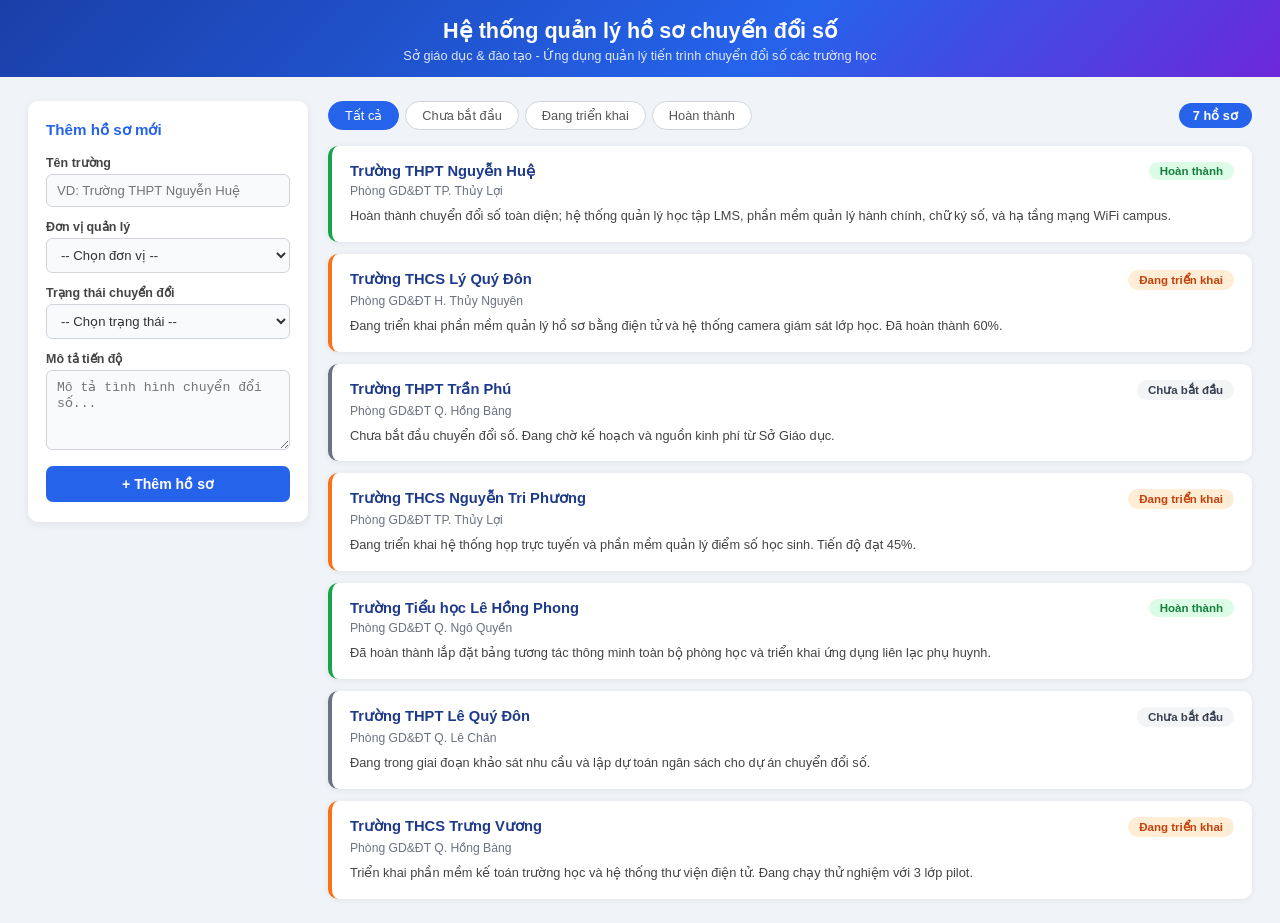
==== index.html @ 3e8f2f22 "[feat] records forms UI" ====
<!DOCTYPE html>
<html lang="vi">

<head>
    <meta charset="UTF-8" />
    <meta name="viewport" content="width=device-width, initial-scale=1.0" />
    <title>Quản lý danh sách sản phẩm</title>
    <link rel="stylesheet" href="css/style.css" />
</head>

<body>
    <div class="container">

        <!-- Header -->
        <div class="app-header">
            <h1>Hệ thống quản lý hồ sơ chuyển đổi số</h1>
            <p>Sở giáo dục &amp; đào tạo - Ứng dụng quản lý tiến trình chuyển đổi số các trường học</p>
        </div>

        <div class="main-layout">

            <!-- Form thêm hồ sơ -->
            <div class="card-section">
                <h5>Thêm hồ sơ mới</h5>

                <form id="product-form" novalidate>

                    <div class="form-group">
                        <label for="inp-name">Tên trường</label>
                        <input type="text" id="inp-name" placeholder="VD: Trường THPT Nguyễn Huệ" />
                    </div>

                    <div class="form-group">
                        <label for="inp-category">Đơn vị quản lý</label>
                        <select id="inp-category">
                            <option value="">-- Chọn đơn vị --</option>
                            <option>Phòng GD&DT Hanoi</option>
                            <option>Phòng GD&DT Hungyen</option>
                        </select>
                    </div>

                    <div class="form-group">
                        <label for="inp-trangthai">Trạng thái chuyển đổi</label>
                        <select id="inp-trangthai">
                            <option value="">-- Chọn trạng thái --</option>
                            <option value="chua-bat-dau">Chưa bắt đầu</option>
                            <option value="dang-trien-khai">Đang triển khai</option>
                            <option value="hoan-thanh">Hoàn thành</option>
                        </select>
                    </div>

                    <div class="form-group">
                        <label for="inp-mota">Mô tả tiến độ</label>
                        <textarea id="inp-mota" placeholder="Mô tả tình hình chuyển đổi số..."></textarea>
                    </div>

                    <div class="btn-group">
                        <button type="submit" class="btn-primary">+ Thêm hồ sơ</button>
                    </div>

                </form>
            </div>

            <!-- Danh sách hồ sơ -->
            <div class="content-panel">
                <div class="filter-bar">
                    <div class="tabs">
                        <button class="tab-btn active" data-filter="tat-ca">Tất cả</button>
                        <button class="tab-btn" data-filter="chua-bat-dau">Chưa bắt đầu</button>
                        <button class="tab-btn" data-filter="dang-trien-khai">Đang triển khai</button>
                        <button class="tab-btn" data-filter="hoan-thanh">Hoàn thành</button>
                    </div>
                    <span class="total-badge" id="total-badge">0 hồ sơ</span>
                </div>

                <div class="record-list" id="record-list"></div>
            </div>

        </div>
    </div>

    <script src="data/data.js"></script>
    <script src="js/app.js"></script>
</body>

</html>
---- css/style.css ----
* {
    box-sizing: border-box;
    margin: 0;
    padding: 0;
}

body {
    font-family: "Segoe UI", Arial, sans-serif;
    background: #f0f4f8;
    color: #222;
    min-height: 100vh;
}

/* ===== CONTAINER ===== */
.container {
    max-width: 100%;
    margin: 0 auto;
}

/* ===== HEADER ===== */
.app-header {
    background: linear-gradient(135deg, #1a3fa8 0%, #2563eb 60%, #6d28d9 100%);
    color: #fff;
    text-align: center;
    padding: 18px 16px 14px;
    width: 100%;
}

.app-header h1 {
    font-size: 1.35rem;
    font-weight: 700;
}

.app-header p {
    font-size: 0.8rem;
    opacity: 0.85;
    margin-top: 4px;
}

/* ===== LAYOUT ===== */
.main-layout {
    display: flex;
    gap: 20px;
    padding: 24px 28px;
    align-items: flex-start;
}

/* ===== CARD SECTION (form) ===== */
.card-section {
    width: 280px;
    flex-shrink: 0;
    background: #fff;
    border-radius: 10px;
    padding: 20px 18px;
    box-shadow: 0 2px 8px rgba(0, 0, 0, 0.08);
}

.card-section h5 {
    font-size: 0.95rem;
    font-weight: 700;
    color: #2563eb;
    margin-bottom: 16px;
}

/* ===== FORM ===== */
.form-group {
    margin-bottom: 12px;
}

.form-group label {
    display: block;
    font-size: 0.78rem;
    font-weight: 600;
    color: #444;
    margin-bottom: 4px;
}

.form-group input,
.form-group select,
.form-group textarea {
    width: 100%;
    padding: 8px 10px;
    border: 1px solid #d1d5db;
    border-radius: 6px;
    font-size: 0.82rem;
    color: #333;
    background: #f9fafb;
    outline: none;
    transition: border-color 0.2s;
}

.form-group input:focus,
.form-group select:focus,
.form-group textarea:focus {
    border-color: #2563eb;
    background: #fff;
}

.form-group textarea {
    height: 80px;
    resize: vertical;
}

.btn-group {
    margin-top: 4px;
}

.btn-primary {
    width: 100%;
    padding: 10px;
    background: #2563eb;
    color: #fff;
    border: none;
    border-radius: 7px;
    font-size: 0.88rem;
    font-weight: 600;
    cursor: pointer;
    transition: background 0.2s;
}

.btn-primary:hover {
    background: #1d4ed8;
}


.content-panel {
    flex: 1;
    min-width: 0;
}


.filter-bar {
    display: flex;
    align-items: center;
    justify-content: space-between;
    margin-bottom: 16px;
    flex-wrap: wrap;
    gap: 10px;
}

.tabs {
    display: flex;
    gap: 6px;
    flex-wrap: wrap;
}

.tab-btn {
    padding: 6px 16px;
    border-radius: 20px;
    border: 1px solid #d1d5db;
    background: #fff;
    font-size: 0.8rem;
    cursor: pointer;
    color: #555;
    transition: all 0.2s;
}

.tab-btn:hover {
    background: #eff6ff;
    border-color: #93c5fd;
}

.tab-btn.active {
    background: #2563eb;
    color: #fff;
    border-color: #2563eb;
}

.total-badge {
    background: #2563eb;
    color: #fff;
    border-radius: 20px;
    padding: 5px 14px;
    font-size: 0.8rem;
    font-weight: 600;
}

/* ===== RECORD LIST ===== */
.record-list {
    display: flex;
    flex-direction: column;
    gap: 12px;
}

/* ===== RECORD CARD (render bởi JS) ===== */
.record-card {
    background: #fff;
    border-radius: 10px;
    padding: 16px 18px;
    box-shadow: 0 1px 6px rgba(0, 0, 0, 0.07);
    border-left: 4px solid #d1d5db;
}

.record-card[data-status="hoan-thanh"]      { border-left-color: #16a34a; }
.record-card[data-status="dang-trien-khai"] { border-left-color: #f97316; }
.record-card[data-status="chua-bat-dau"]    { border-left-color: #6b7280; }

.card-top {
    display: flex;
    align-items: flex-start;
    justify-content: space-between;
    gap: 10px;
    margin-bottom: 4px;
}

.card-title {
    font-size: 0.92rem;
    font-weight: 700;
    color: #1e3a8a;
}

.status-badge {
    display: inline-block;
    padding: 3px 11px;
    border-radius: 20px;
    font-size: 0.72rem;
    font-weight: 600;
    white-space: nowrap;
}

.status-badge.hoan-thanh      { background: #dcfce7; color: #15803d; }
.status-badge.dang-trien-khai { background: #ffedd5; color: #c2410c; }
.status-badge.chua-bat-dau    { background: #f3f4f6; color: #374151; }

.card-dvql {
    font-size: 0.76rem;
    color: #6b7280;
    margin-bottom: 8px;
}

.card-mota {
    font-size: 0.8rem;
    color: #444;
    line-height: 1.55;
}

.card-actions {
    display: flex;
    gap: 8px;
    margin-top: 12px;
    justify-content: flex-end;
}

.btn-action {
    padding: 5px 14px;
    border-radius: 6px;
    border: none;
    font-size: 0.75rem;
    font-weight: 600;
    cursor: pointer;
    transition: opacity 0.2s;
}

.btn-action:hover { opacity: 0.8; }
.btn-edit         { background: #eff6ff; color: #2563eb; }
.btn-delete       { background: #fef2f2; color: #dc2626; }

/* ===== EMPTY STATE ===== */
.empty-state {
    text-align: center;
    padding: 50px 20px;
    color: #9ca3af;
    font-size: 0.88rem;
}

/* ===== RESPONSIVE ===== */
@media (max-width: 700px) {
    .main-layout {
        flex-direction: column;
        padding: 16px;
    }

    .card-section {
        width: 100%;
    }
}
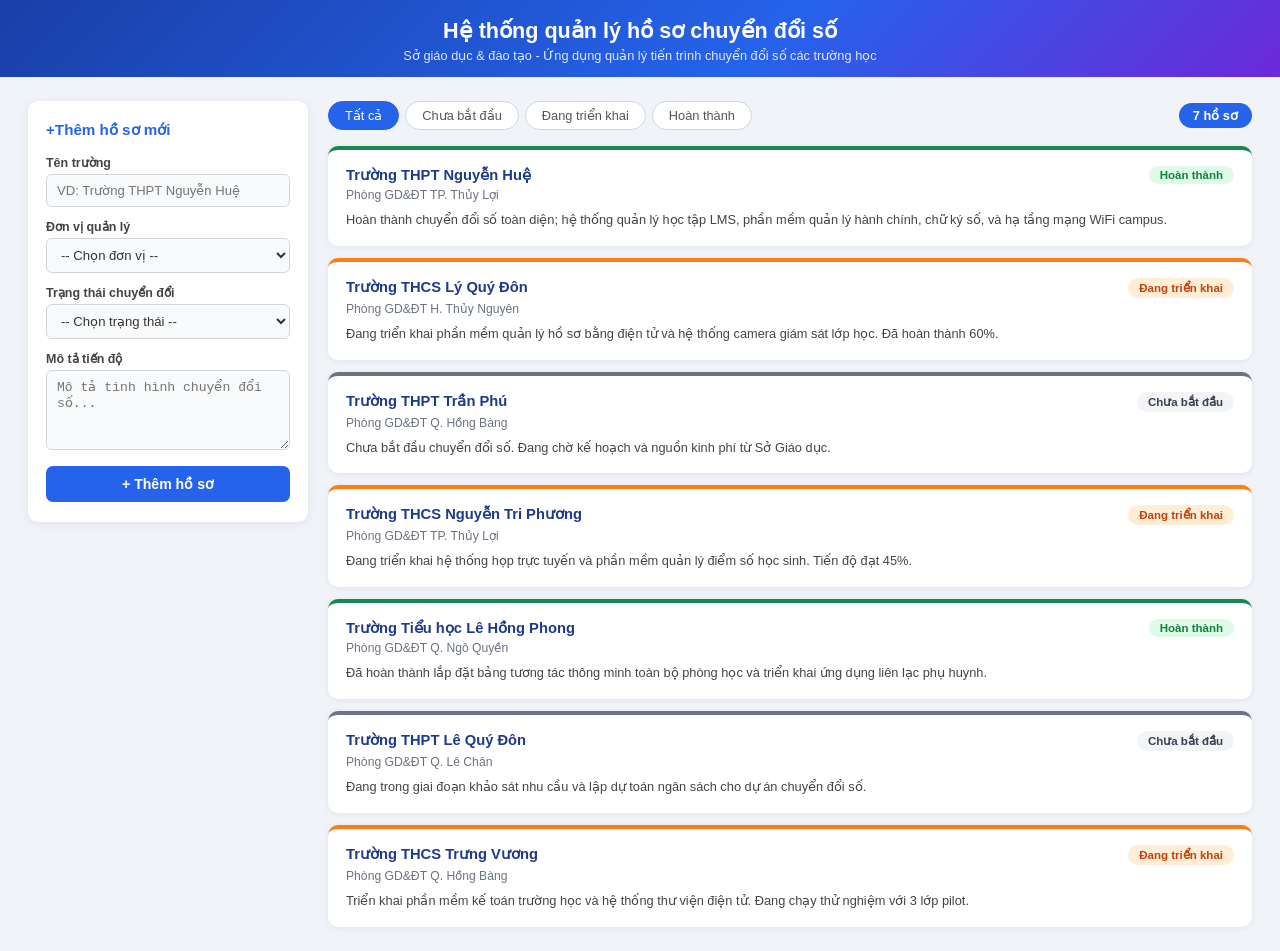
==== commit d1ffe272: "[fix] css change" ====
--- a/index.html
+++ b/index.html
@@ -19,9 +19,9 @@
 
         <div class="main-layout">
 
-            <!-- Form thêm hồ sơ -->
+    
             <div class="card-section">
-                <h5>Thêm hồ sơ mới</h5>
+                <h5>+Thêm hồ sơ mới</h5>
 
                 <form id="product-form" novalidate>
 
@@ -34,8 +34,11 @@
                         <label for="inp-category">Đơn vị quản lý</label>
                         <select id="inp-category">
                             <option value="">-- Chọn đơn vị --</option>
-                            <option>Phòng GD&DT Hanoi</option>
-                            <option>Phòng GD&DT Hungyen</option>
+                            <option>Phòng GD&ĐT TP. Thủy Lợi</option>
+                            <option>Phòng GD&ĐT H. Thủy Nguyên</option>
+                            <option>Phòng GD&ĐT Q. Hồng Bàng</option>
+                            <option>Phòng GD&ĐT Q. Ngô Quyềnn</option>
+
                         </select>
                     </div>
 
@@ -61,7 +64,7 @@
                 </form>
             </div>
 
-            <!-- Danh sách hồ sơ -->
+    
             <div class="content-panel">
                 <div class="filter-bar">
                     <div class="tabs">
@@ -72,7 +75,6 @@
                     </div>
                     <span class="total-badge" id="total-badge">0 hồ sơ</span>
                 </div>
-
                 <div class="record-list" id="record-list"></div>
             </div>
 
--- a/css/style.css
+++ b/css/style.css
@@ -11,13 +11,13 @@
     min-height: 100vh;
 }
 
-/* ===== CONTAINER ===== */
+
 .container {
     max-width: 100%;
     margin: 0 auto;
 }
 
-/* ===== HEADER ===== */
+
 .app-header {
     background: linear-gradient(135deg, #1a3fa8 0%, #2563eb 60%, #6d28d9 100%);
     color: #fff;
@@ -37,7 +37,7 @@
     margin-top: 4px;
 }
 
-/* ===== LAYOUT ===== */
+
 .main-layout {
     display: flex;
     gap: 20px;
@@ -45,7 +45,7 @@
     align-items: flex-start;
 }
 
-/* ===== CARD SECTION (form) ===== */
+
 .card-section {
     width: 280px;
     flex-shrink: 0;
@@ -62,7 +62,7 @@
     margin-bottom: 16px;
 }
 
-/* ===== FORM ===== */
+
 .form-group {
     margin-bottom: 12px;
 }
@@ -175,25 +175,25 @@
     font-weight: 600;
 }
 
-/* ===== RECORD LIST ===== */
+
 .record-list {
     display: flex;
     flex-direction: column;
     gap: 12px;
 }
 
-/* ===== RECORD CARD (render bởi JS) ===== */
+
 .record-card {
     background: #fff;
     border-radius: 10px;
     padding: 16px 18px;
     box-shadow: 0 1px 6px rgba(0, 0, 0, 0.07);
-    border-left: 4px solid #d1d5db;
-}
-
-.record-card[data-status="hoan-thanh"]      { border-left-color: #16a34a; }
-.record-card[data-status="dang-trien-khai"] { border-left-color: #f97316; }
-.record-card[data-status="chua-bat-dau"]    { border-left-color: #6b7280; }
+    border-top: 4px solid #d1d5db;
+}
+
+.record-card[data-status="hoan-thanh"]      { border-top-color: #198754; }
+.record-card[data-status="dang-trien-khai"] { border-top-color: #FD7E14; }
+.record-card[data-status="chua-bat-dau"]    { border-top-color: #6C757D; }
 
 .card-top {
     display: flex;
@@ -230,6 +230,7 @@
 
 .card-mota {
     font-size: 0.8rem;
+    font-family:"Segoe UI", Arial, sans-serif; ;
     color: #444;
     line-height: 1.55;
 }
